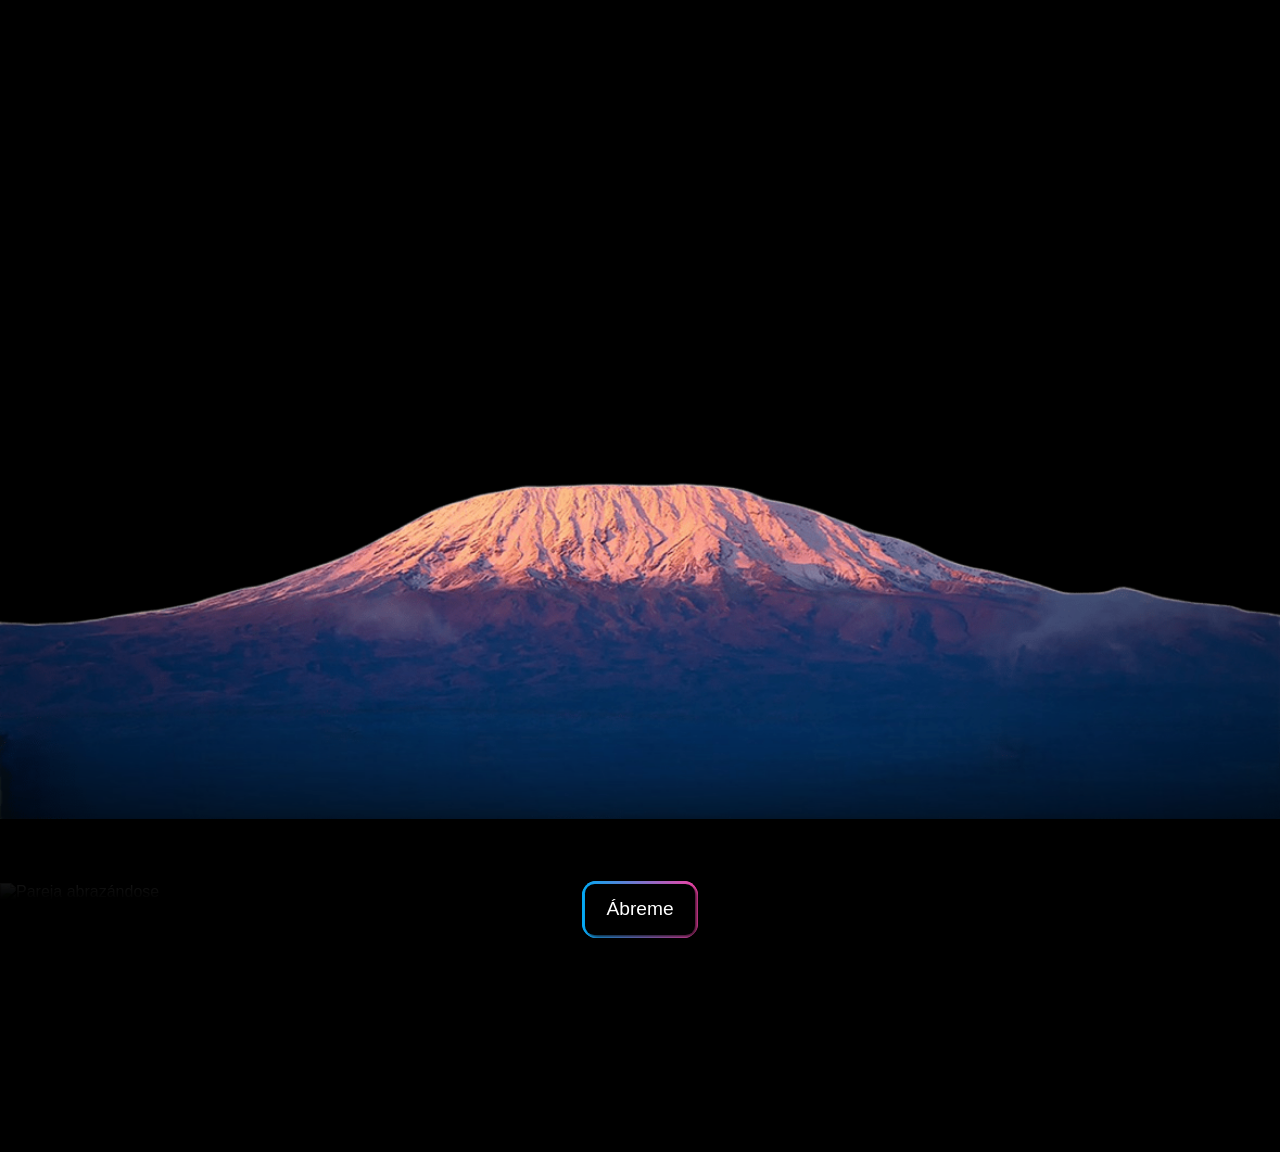
==== index.html @ 09767882 "commit" ====
<!DOCTYPE html>
<html lang="es">
<head>
  <meta charset="UTF-8" />
  <meta
    name="viewport"
    content="width=device-width, initial-scale=1.0, viewport-fit=cover"
  />
  <title>Carta</title>
  <link rel="stylesheet" href="HomeStyle.css" />
</head>
<body>
  <main class="parallax">
    <section class="parallax__header">
      <div class="parallax__visuals">
        <div class="parallax__black-line-overflow"></div>

        <div data-parallax-layers class="parallax__layers">
          <img
            src="https://wallpapercat.com/w/full/9/5/1/117606-3840x2160-desktop-4k-your-name-background.jpg"
            loading="eager"
            width="800"
            data-parallax-layer="1"
            alt="Cielo estrellado"
            class="parallax__layer-img parallax__sky"
          />

          <img
            src="Kilimanjaro.png"
            loading="eager"
            width="800"
            data-parallax-layer="2"
            alt="Montaña"
            class="parallax__layer-img parallax__mountain"
          />

          <div data-parallax-layer="3" class="parallax__layer-title">
            <h2 class="parallax__title"></h2>
          </div>

          <img
            src="FloorWithPeople.png"
            loading="eager"
            width="800"
            data-parallax-layer="4"
            alt="Pareja abrazándose"
            class="parallax__layer-img parallax__foreground"
          />
        </div>

        <div class="parallax__radial-gradient"></div>
        <div class="parallax__fade"></div>
      </div>
    </section>

    <section class="parallax__content">
      <div class="container">
        <a href="carta.html" class="button-link">
          <button type="button">Ábreme</button>
        </a>
      </div>
    </section>
  </main>

  <script src="https://cdn.jsdelivr.net/npm/gsap@3.12.5/dist/gsap.min.js"></script>
  <script src="https://cdn.jsdelivr.net/npm/gsap@3.12.5/dist/ScrollTrigger.min.js"></script>
  <script src="https://unpkg.com/lenis@1.1.14/dist/lenis.min.js"></script>
  <script src="HomeScript.js"></script>
</body>
</html>
---- HomeStyle.css ----
:root {
  --color-bg: #000;
  --color-text: #fff;
  --container-padding: clamp(16px, 3vw, 32px);
  --section-padding: clamp(2rem, 6vw, 6rem);
  --button-gradient: linear-gradient(90deg, #03a9f4, #f441a5);
}

* {
  box-sizing: border-box;
}

html,
body {
  margin: 0;
  padding: 0;
  overflow-x: hidden;
  background: var(--color-bg);
  color: var(--color-text);
  font-family: Arial, sans-serif;
}

body {
  min-height: 100vh;
}

a {
  text-decoration: none;
}

.parallax {
  position: relative;
  width: 100%;
  overflow: hidden;
  background: #000;
}

.parallax__header {
  position: relative;
  width: 100%;
  height: 100vh;
  min-height: 100vh;
}

.parallax__visuals {
  position: relative;
  width: 100%;
  height: 100%;
  overflow: hidden;
  background: #000;
}

.parallax__layers {
  position: absolute;
  inset: 0;
  overflow: hidden;
}

.parallax__layer-title {
  position: absolute;
  inset: 0;
  display: flex;
  align-items: center;
  justify-content: center;
  z-index: 5;
  pointer-events: none;
}

.parallax__title {
  margin: 0;
  color: #fff;
  text-align: center;
  font-family: "PP Neue Corp Wide", sans-serif;
  font-size: clamp(2rem, 8vw, 7rem);
  font-weight: 800;
  line-height: 1;
}

.parallax__layer-img {
  position: absolute;
  left: 0;
  display: block;
  width: 100%;
  max-width: none;
  pointer-events: none;
  will-change: transform;
}

/* Cielo */
.parallax__sky {
  top: -10%;
  height: 120%;
  object-fit: cover;
  object-position: center 36%;
}

/* Montaña */
.parallax__mountain {
  bottom: 9%;
  height: auto;
  object-fit: contain;
  object-position: center bottom;
}

/* Suelo + pareja */
.parallax__foreground {
  bottom: -1px;
  height: auto;
  object-fit: contain;
  object-position: center bottom;
  z-index: 6;
}

.parallax__radial-gradient {
  position: absolute;
  inset: 0;
  z-index: 10;
  pointer-events: none;
  background-image: radial-gradient(
    circle farthest-corner at 50% 50%,
    transparent 42%,
    rgba(0, 0, 0, 0.68) 100%
  );
  opacity: 0.55;
}

.parallax__fade {
  --color-dark-rgb: 0, 0, 0;
  position: absolute;
  left: 0;
  bottom: 0;
  z-index: 20;
  width: 100%;
  height: clamp(120px, 19vh, 220px);
  pointer-events: none;
  background: linear-gradient(
    to top,
    rgba(var(--color-dark-rgb), 1) 0%,
    rgba(var(--color-dark-rgb), 0.78) 18%,
    rgba(var(--color-dark-rgb), 0.58) 34%,
    rgba(var(--color-dark-rgb), 0.38) 50%,
    rgba(var(--color-dark-rgb), 0.18) 70%,
    rgba(var(--color-dark-rgb), 0.06) 86%,
    transparent 100%
  );
}

.parallax__black-line-overflow {
  position: absolute;
  left: 0;
  bottom: -1px;
  z-index: 30;
  width: 100%;
  height: 2px;
  background: #000;
}

.parallax__content {
  position: relative;
  z-index: 40;
  min-height: 28vh;
  display: flex;
  align-items: flex-start;
  justify-content: center;
  padding: 0 var(--container-padding) clamp(2rem, 6vw, 4rem);
  background: #000;
}

.container {
  position: relative;
  z-index: 50;
  margin-top: -1.2rem;
  padding: 3px;
  border-radius: 0.9em;
  background: var(--button-gradient);
  transition: all 0.4s ease;
  will-change: filter, transform;
}

.container::before {
  content: "";
  position: absolute;
  inset: 0;
  margin: auto;
  border-radius: 0.9em;
  z-index: -1;
  background: var(--button-gradient);
  transition: filter 0.4s ease;
}

.container:hover::before {
  filter: blur(1.1em);
}

.container:active::before {
  filter: blur(0.2em);
}

.button-link {
  display: inline-block;
}

button {
  display: inline-block;
  min-width: 110px;
  border: none;
  cursor: pointer;
  border-radius: 0.5em;
  background: #000;
  color: #fff;
  box-shadow: 2px 2px 3px rgba(0, 0, 0, 0.7);
  font-size: clamp(1rem, 1.6vw, 1.2rem);
  padding: 0.75em 1em;
}

@font-face {
  font-family: "PP Neue Corp Wide";
  src: url("https://cdn.prod.website-files.com/671752cd4027f01b1b8f1c7f/6717e399d30a606fed425914_PPNeueCorp-WideUltrabold.woff2")
    format("woff2");
  font-weight: 800;
  font-style: normal;
  font-display: swap;
}

/* TABLET */
@media (max-width: 768px) {
  .parallax__header {
    height: 72svh;
    min-height: 72svh;
  }

  .parallax__sky {
    top: -4%;
    height: 108%;
    object-position: 56% 28%;
  }

  .parallax__mountain {
    width: 150%;
    left: -25%;
    bottom: 11%;
  }

  .parallax__foreground {
    width: 152%;
    left: -26%;
    bottom: -1px;
  }

  .parallax__fade {
    height: 22svh;
  }

  .parallax__content {
    min-height: 24svh;
    padding-bottom: 2.25rem;
  }

  .container {
    margin-top: -0.75rem;
  }

  button {
    min-width: 102px;
    font-size: 0.98rem;
  }
}

/* MÓVIL */
@media (max-width: 480px) {
  .parallax__header {
    height: 66svh;
    min-height: 66svh;
  }

  .parallax__sky {
    top: -2%;
    height: 104%;
    object-position: 58% 24%;
  }

  .parallax__mountain {
    width: 182%;
    left: -41%;
    bottom: 12%;
  }

  .parallax__foreground {
    width: 186%;
    left: -43%;
    bottom: -1px;
  }

  .parallax__fade {
    height: 21svh;
  }

  .parallax__content {
    min-height: 22svh;
    padding-bottom: 2rem;
  }

  .container {
    margin-top: -0.35rem;
  }

  button {
    min-width: 98px;
    font-size: 0.95rem;
    padding: 0.75em 0.95em;
  }
}
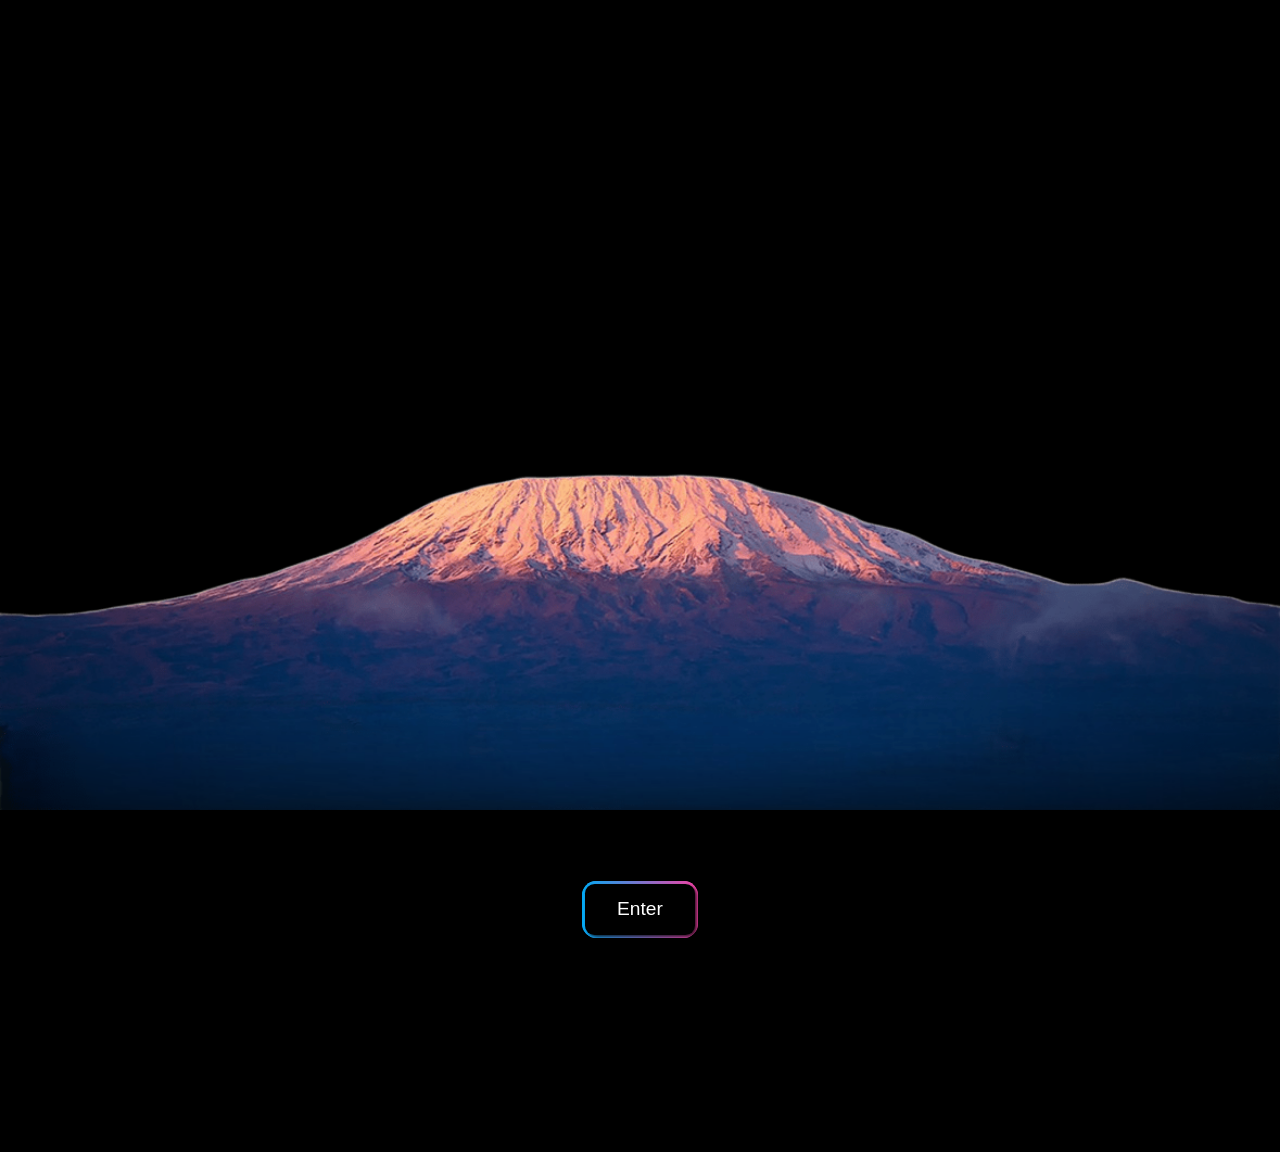
==== commit 401833d7: "c" ====
--- a/index.html
+++ b/index.html
@@ -6,7 +6,7 @@
     name="viewport"
     content="width=device-width, initial-scale=1.0, viewport-fit=cover"
   />
-  <title>Carta</title>
+  <title>LoveU</title>
   <link rel="stylesheet" href="HomeStyle.css" />
 </head>
 <body>
@@ -56,7 +56,7 @@
     <section class="parallax__content">
       <div class="container">
         <a href="carta.html" class="button-link">
-          <button type="button">Ábreme</button>
+          <button type="button">Enter</button>
         </a>
       </div>
     </section>
--- a/HomeStyle.css
+++ b/HomeStyle.css
@@ -38,8 +38,8 @@
 .parallax__header {
   position: relative;
   width: 100%;
-  height: 100vh;
-  min-height: 100vh;
+  height: calc(var(--vh, 1vh) * 100);
+  min-height: calc(var(--vh, 1vh) * 100);
 }
 
 .parallax__visuals {
@@ -89,14 +89,14 @@
 /* Cielo */
 .parallax__sky {
   top: -10%;
-  height: 120%;
+  height: 100%;
   object-fit: cover;
   object-position: center 36%;
 }
 
 /* Montaña */
 .parallax__mountain {
-  bottom: 9%;
+  bottom: 10%;
   height: auto;
   object-fit: contain;
   object-position: center bottom;
@@ -104,7 +104,7 @@
 
 /* Suelo + pareja */
 .parallax__foreground {
-  bottom: -1px;
+  bottom: -35%;
   height: auto;
   object-fit: contain;
   object-position: center bottom;
@@ -223,32 +223,33 @@
 }
 
 /* TABLET */
-@media (max-width: 768px) {
+@media (max-width: 1200px) {
   .parallax__header {
-    height: 72svh;
-    min-height: 72svh;
+    height: calc(var(--vh, 1vh) * 72);
+    min-height: calc(var(--vh, 1vh) * 72);
   }
 
   .parallax__sky {
-    top: -4%;
-    height: 108%;
-    object-position: 56% 28%;
+    top: -2%;
+    height: 106%;
+    object-position: 58% 24%;
   }
 
   .parallax__mountain {
-    width: 150%;
-    left: -25%;
-    bottom: 11%;
+    width: 164%;
+    left: -32%;
+    bottom: 15%;
   }
 
   .parallax__foreground {
-    width: 152%;
-    left: -26%;
-    bottom: -1px;
+    width: 170%;
+    left: -35%;
+    bottom: -10%;
+    z-index: 6;
   }
 
   .parallax__fade {
-    height: 22svh;
+    height: 20svh;
   }
 
   .parallax__content {
@@ -266,42 +267,43 @@
   }
 }
 
-/* MÓVIL */
 @media (max-width: 480px) {
   .parallax__header {
-    height: 66svh;
-    min-height: 66svh;
+    height: calc(var(--vh, 1vh) * 66);
+    min-height: calc(var(--vh, 1vh) * 66);
   }
 
   .parallax__sky {
-    top: -2%;
-    height: 104%;
-    object-position: 58% 24%;
+    top: -1%;
+    height: 103%;
+    object-position: 60% 22%;
   }
 
   .parallax__mountain {
-    width: 182%;
-    left: -41%;
-    bottom: 12%;
+    width: 198%;
+    left: -49%;
+    bottom: 14%;
   }
 
   .parallax__foreground {
-    width: 186%;
-    left: -43%;
-    bottom: -1px;
+    width: 206%;
+    left: -53%;
+    bottom: -9%;
+    z-index: 6;
   }
 
   .parallax__fade {
-    height: 21svh;
+    height: 18svh;
   }
 
   .parallax__content {
-    min-height: 22svh;
+    min-height: 60svh;
     padding-bottom: 2rem;
   }
 
   .container {
     margin-top: -0.35rem;
+    margin-top: 40%;
   }
 
   button {
